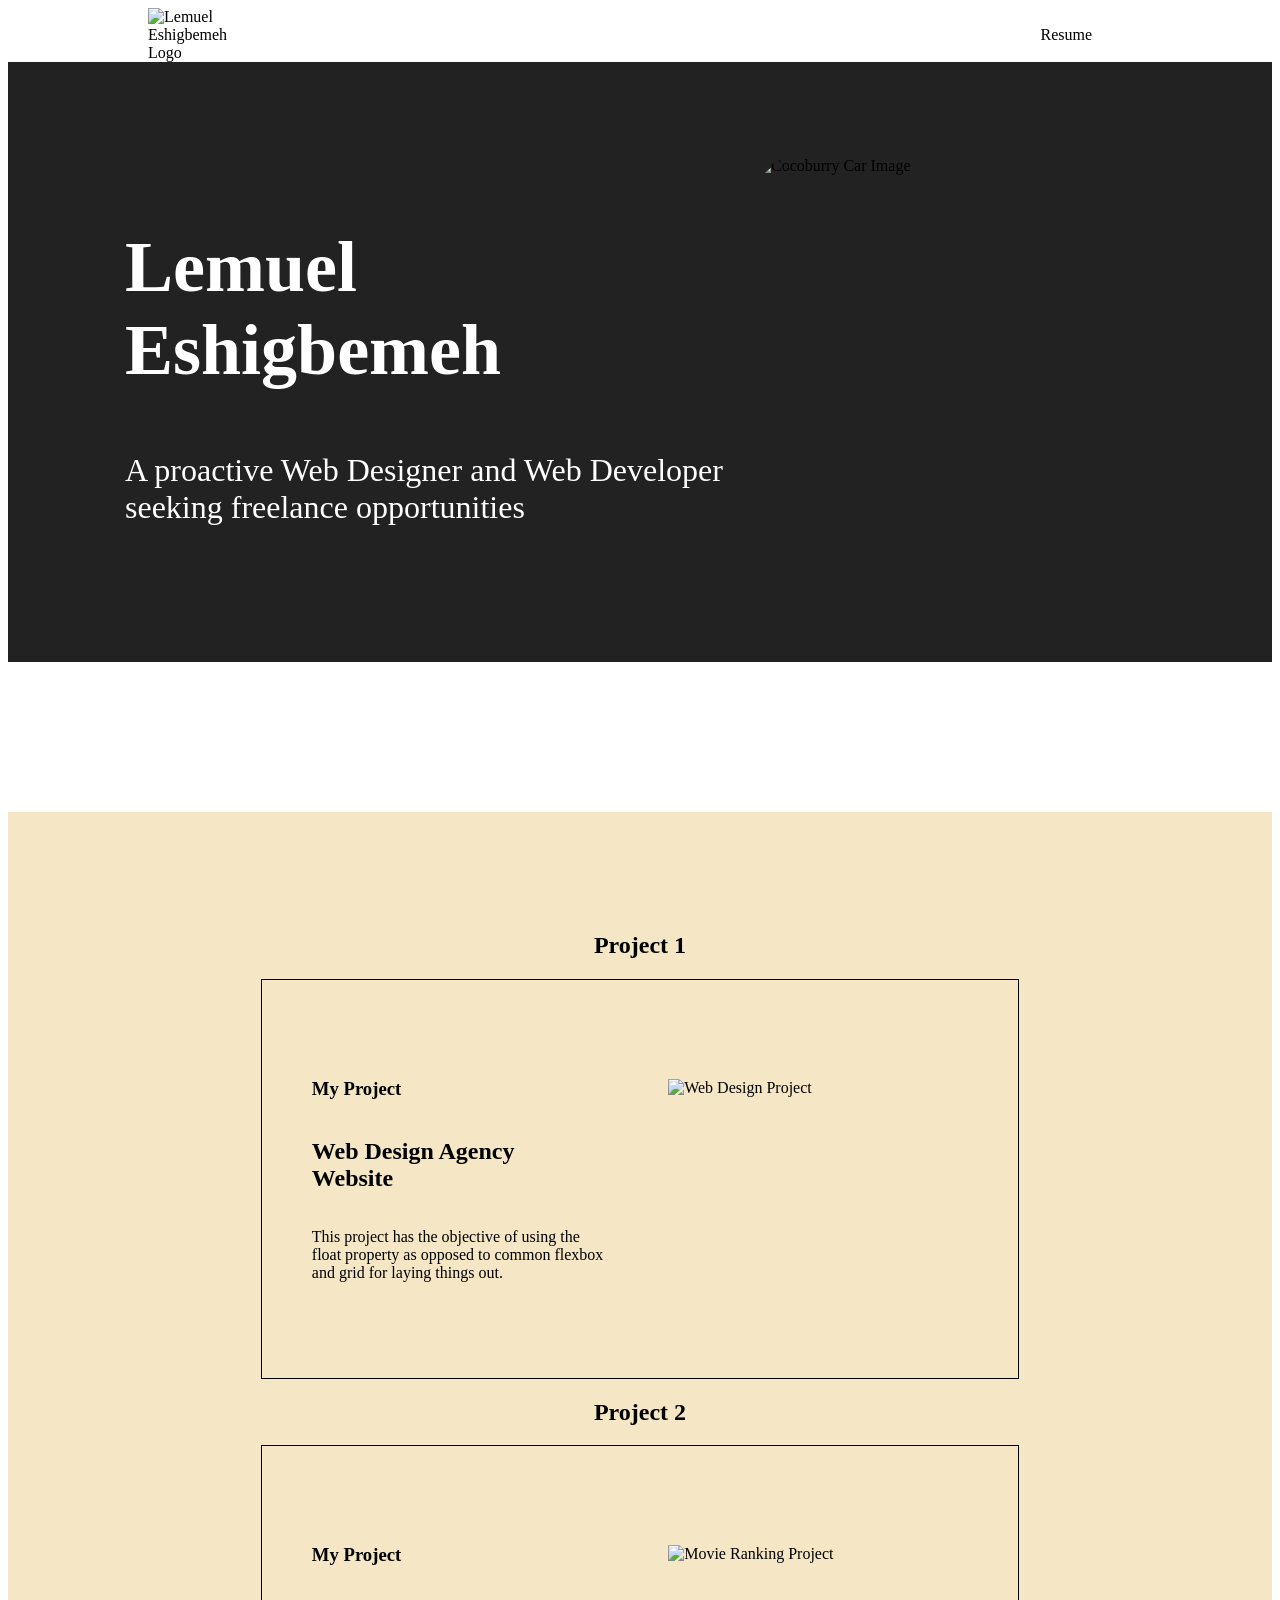
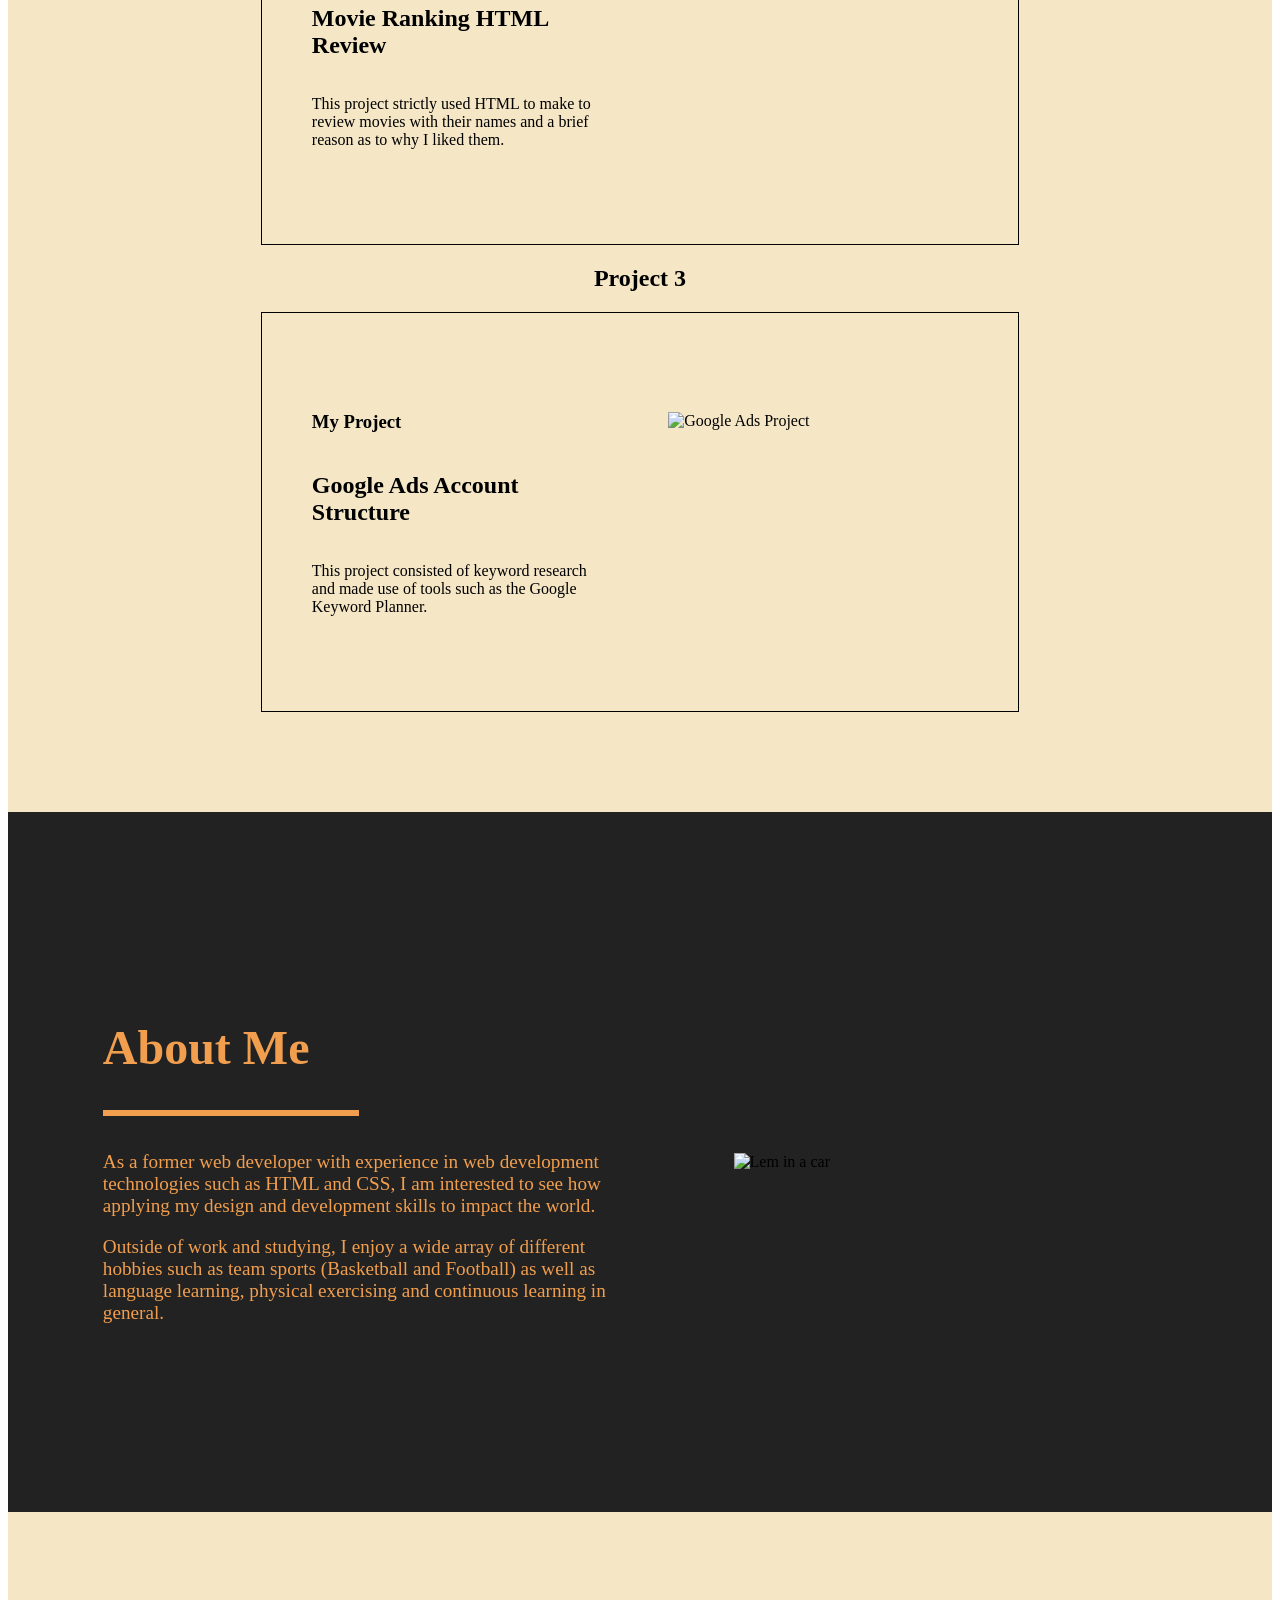
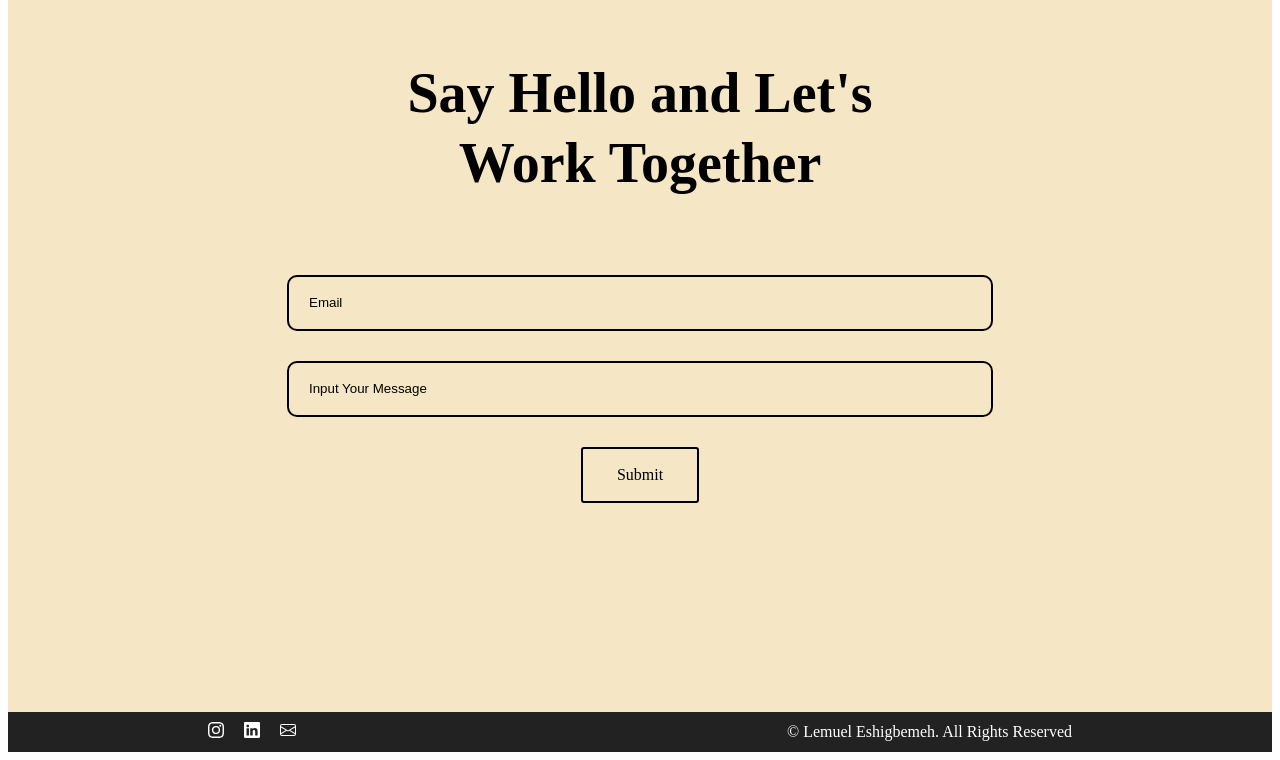
==== index.html @ ae16e1ff "Add files via upload" ====
<!DOCTYPE html>
<html lang="en">
<head>
  <meta charset="UTF-8">
  <meta name="viewport" content="width=device-width, initial-scale=1.0">
  <title>Lemuel Eshigbemeh</title>
  <link rel="stylesheet" href="https://cdn.jsdelivr.net/npm/bootstrap-icons@1.13.1/font/bootstrap-icons.min.css">
  <link rel="stylesheet" href="./style.css" />
  <link href="https://db.onlinewebfonts.com/c/547042d30d5da7ed1d1ea63e19a77441?family=Foda+Free+Font" rel="stylesheet">
</head>
<body>
  <header class="header">
    <div class="nav-bar">
      <img class="logo" src="./assets/images/logo.png" alt="Lemuel Eshigbemeh Logo">
      <a class="resume-nav" href="./resume.html">Resume</a>
    </div>
  </header>





  <section class="hero">
    <div class="black-hero">
      <div class="hero-text">
        <h1>Lemuel Eshigbemeh</h1>
        <p>A proactive Web Designer and Web Developer seeking freelance opportunities</p>
      </div>
      <div class="img1-container">
        <img src="./assets/images/Cocoburry-orange-background.jpg" alt="Cocoburry Car Image" />
      </div>
    </div>
    <div class="white-hero"></div>
  </section>




  <section class="projects"> <!--Flexbox-->
    <div class="project-holder"> <!--Grid-->
      <h2>Project 1</h2>
      <div class="project1 project"><!--Grid-->
        <div class="project-text"> <!--Flex-->
          <h3>My Project</h3>
          <h2>Web Design Agency Website</h2>
          <p>This project has the objective of using the float property as opposed to common flexbox and grid for laying things
              out.</p>
        </div>
        <div class="img-box">
          <img class="design project-img" src="./assets/images/design.png" alt="Web Design Project">
        </div>
      </div>
      <h2>Project 2</h2>
      <div class="project2 project">
        <div class="project-text">
          <h3>My Project</h3>
          <h2>Movie Ranking HTML Review</h2>
          <p>This project strictly used HTML to make to review movies with their names and a brief reason as to why I liked them.</p>
        </div>
        <div class="img-box">
          <img class="movie project-img" src="./assets/images/movie.png" alt="Movie Ranking Project">
        </div>
      </div>
      <h2>Project 3</h2>
      <div class="project3 project">
        <div class="project-text">
          <h3>My Project</h3>
          <h2>Google Ads Account Structure</h2>
          <p>This project consisted of keyword research and made use of tools such as the Google Keyword Planner.</p>
        </div>
        <div class="img-box">
          <img class="ppc project-img" src="./assets/images/ppc.png" alt="Google Ads Project">
        </div>
      </div>
    </div>
  </section>



  <section class="about-me">
    <div class="grid-container">
      <div class="left-column column">
        <h2>About Me</h2>
        <div class="line-box">
          <div class="line"></div>
        </div>
        <p>As a former web developer with experience in
        web development technologies such as HTML
        and CSS, I am interested to see how applying
        my design and development skills to impact the
        world.</p>
        <p>Outside of work and studying, I enjoy a wide
        array of different hobbies such as team sports
        (Basketball and Football) as well as language
        learning, physical exercising and continuous
        learning in general.</p>
      </div>
      <div class="right-column column">
        <!-- <div class="orange-circle"> -->
        <img class="car" src="./assets/images/car-pic.png" alt="Lem in a car">
        <!-- </div> -->
      </div>
    </div>
  </section>



  <section class="contact">
    <h2>Say Hello and Let's Work Together</h2>
    <input type="text" placeholder="Email">
    <input type="text" placeholder="Input Your Message">
    <a href="./">Submit</a>
  </section>


  <footer class="footer">
    <div class="svgs">
      <a href="https://www.instagram.com/lemzzz05/" target="_blank" >
        <svg xmlns="http://www.w3.org/2000/svg" width="16" height="16" fill="#FFFFFF" class="bi bi-instagram"
          viewBox="0 0 16 16">
          <path
            d="M8 0C5.829 0 5.556.01 4.703.048 3.85.088 3.269.222 2.76.42a3.9 3.9 0 0 0-1.417.923A3.9 3.9 0 0 0 .42 2.76C.222 3.268.087 3.85.048 4.7.01 5.555 0 5.827 0 8.001c0 2.172.01 2.444.048 3.297.04.852.174 1.433.372 1.942.205.526.478.972.923 1.417.444.445.89.719 1.416.923.51.198 1.09.333 1.942.372C5.555 15.99 5.827 16 8 16s2.444-.01 3.298-.048c.851-.04 1.434-.174 1.943-.372a3.9 3.9 0 0 0 1.416-.923c.445-.445.718-.891.923-1.417.197-.509.332-1.09.372-1.942C15.99 10.445 16 10.173 16 8s-.01-2.445-.048-3.299c-.04-.851-.175-1.433-.372-1.941a3.9 3.9 0 0 0-.923-1.417A3.9 3.9 0 0 0 13.24.42c-.51-.198-1.092-.333-1.943-.372C10.443.01 10.172 0 7.998 0zm-.717 1.442h.718c2.136 0 2.389.007 3.232.046.78.035 1.204.166 1.486.275.373.145.64.319.92.599s.453.546.598.92c.11.281.24.705.275 1.485.039.843.047 1.096.047 3.231s-.008 2.389-.047 3.232c-.035.78-.166 1.203-.275 1.485a2.5 2.5 0 0 1-.599.919c-.28.28-.546.453-.92.598-.28.11-.704.24-1.485.276-.843.038-1.096.047-3.232.047s-2.39-.009-3.233-.047c-.78-.036-1.203-.166-1.485-.276a2.5 2.5 0 0 1-.92-.598 2.5 2.5 0 0 1-.6-.92c-.109-.281-.24-.705-.275-1.485-.038-.843-.046-1.096-.046-3.233s.008-2.388.046-3.231c.036-.78.166-1.204.276-1.486.145-.373.319-.64.599-.92s.546-.453.92-.598c.282-.11.705-.24 1.485-.276.738-.034 1.024-.044 2.515-.045zm4.988 1.328a.96.96 0 1 0 0 1.92.96.96 0 0 0 0-1.92m-4.27 1.122a4.109 4.109 0 1 0 0 8.217 4.109 4.109 0 0 0 0-8.217m0 1.441a2.667 2.667 0 1 1 0 5.334 2.667 2.667 0 0 1 0-5.334" />
        </svg>
      </a>
      <a href="https://www.linkedin.com/in/lemuel-eshigbemeh/" target="_blank">
        <svg xmlns="http://www.w3.org/2000/svg" width="16" height="16" fill="#FFFFFF" class="bi bi-linkedin"
          viewBox="0 0 16 16">
          <path
            d="M0 1.146C0 .513.526 0 1.175 0h13.65C15.474 0 16 .513 16 1.146v13.708c0 .633-.526 1.146-1.175 1.146H1.175C.526 16 0 15.487 0 14.854zm4.943 12.248V6.169H2.542v7.225zm-1.2-8.212c.837 0 1.358-.554 1.358-1.248-.015-.709-.52-1.248-1.342-1.248S2.4 3.226 2.4 3.934c0 .694.521 1.248 1.327 1.248zm4.908 8.212V9.359c0-.216.016-.432.08-.586.173-.431.568-.878 1.232-.878.869 0 1.216.662 1.216 1.634v3.865h2.401V9.25c0-2.22-1.184-3.252-2.764-3.252-1.274 0-1.845.7-2.165 1.193v.025h-.016l.016-.025V6.169h-2.4c.03.678 0 7.225 0 7.225z" />
        </svg>
      </a>
      <a href="mailto: lemuel.eshigbemeh@gmail.com" target="_blank">
        <svg xmlns="http://www.w3.org/2000/svg" width="16" height="16" fill="#FFFFFF" class="bi bi-envelope"
          viewBox="0 0 16 16">
          <path
            d="M0 4a2 2 0 0 1 2-2h12a2 2 0 0 1 2 2v8a2 2 0 0 1-2 2H2a2 2 0 0 1-2-2zm2-1a1 1 0 0 0-1 1v.217l7 4.2 7-4.2V4a1 1 0 0 0-1-1zm13 2.383-4.708 2.825L15 11.105zm-.034 6.876-5.64-3.471L8 9.583l-1.326-.795-5.64 3.47A1 1 0 0 0 2 13h12a1 1 0 0 0 .966-.741M1 11.105l4.708-2.897L1 5.383z" />
        </svg>
      </a>
    </div>
    <p>&copy; Lemuel Eshigbemeh. All Rights Reserved</p>
  </footer>
</body>
</html>
---- style.css ----
/* Home Page CSS */
/* Font face for otf fonts */
@font-face {
  font-family: "Glacial Indifference";
  src: url('fonts/GlacialIndifference-Regular.otf') format('opentype');
  font-weight: normal;
  font-style: normal;
}

@font-face {
  font-family: "kasdera";
  src: url(./fonts/Kasdera-E4YA8.otf);
  font-weight: normal;
  font-style: normal;
}


/* Header styles */
.header {
  padding: 0 40px;
  /* height: 100px; */
}
.logo {
  width: 10%;
  /* width: 125px; */
}

.nav-bar {
  display: flex;
  justify-content: space-between;
  align-items: center;
  padding-right: 200px;
  padding-left: 160px;
}

.resume-nav {
  font-family: 'Glacial Indifference';
  font-size: 1rem;
  margin: 0;
  text-decoration: none;
  color: #000000;
  border-style: none;
}



/* Hero section */

.black-hero {
  background-color: #222222;
  height: 600px;
  display: flex;
  justify-content: center;
  align-items: center;
  gap: 30px;
}

.white-hero {
  height: 150px;
}

h1 {
  color: white;
  font-size: 4.5rem;
  width: 600px;
  font-family: "KASDERA";
}

.hero-text > p {
  color: white;
  font-size: 2rem;
  width: 600px;
  font-family: "Glacial Indifference";
}
.img1-container {
  margin-top: 190px;
  display: flex;
  flex-direction: column;
  justify-content: center;
  align-items: center;
}

.img1-container > img {
  height: 600px;
  width: 400px;
  border-radius: 40px;
  object-fit: cover;
}
/* Projects section */
 .projects {
  background-color: #F5E7C6;
  display: flex;
  flex-direction: column;
  justify-content: center;
  align-items: center;
  height: 1600px;
}
.project-holder {
  height: 1400px;
  width: 60%;
  display: grid;
  grid-template-columns: 100%;
  grid-template-rows: auto 1fr auto 1fr auto 1fr;
}

.project-holder > h2 {
  font-family: "Glacial Indifference";
  text-align: center;
}

.project {
  border: 1px solid black;
  display: grid;
  grid-template-columns: 1fr 1fr;
}

.project-text > p {
  width: 300px;
}

.project-text {
  display: flex;
  flex-direction: column;
  justify-content: center;
  padding-left: 50px;
}

.project-text > h3, p {
  font-family: "Glacial Indifference";
}

.project-text > h2 {
  font-family: "KASDERA";
  width: 260px;
}

.img-box {
  display: flex; 
  justify-content: flex-end;
  align-items: center;
  padding-right: 50px
}

.project-img {
  width: 400px;
  height: 300px;
}


/* About Me Section */
.about-me {
  height: 1000px;
  background-color: #222222;
  display: flex;
  justify-content: center;
  align-items: center;
}

.grid-container {
  width: 85%;
  display: grid;
  grid-template-columns: auto 50%;
}


.left-column > h2 {
  font-family: "KASDERA";
  font-size: 5rem;
  color: #f19e4e;
  width: 500px;
  margin-bottom: 35px;
}

.left-column > p {
  font-family: 'Glacial Indifference';
  color: #f19e4e;
  font-size: 1.5rem;
}
.line {
  border: 1px 0px 0px 0px;
  margin-bottom: 35px;
  border-style: solid;
  border-color:#f19e4e;
  width: 425px;
}

.right-column {
  display: flex;
  justify-content: center;
  align-items: center;
}

.car {
  width: 550px;
}

/* Contact Me Section */
.contact {
  height: 800px;
  background-color:#F5E7C6;
  display: flex;
  flex-direction: column;
  align-items: center;
  row-gap: 30px;
}

.contact > h2 {
  text-align: center;
  font-size: 3.5rem;
  padding-top: 100px;
  font-family: "KASDERA";
  width: 600px;
  line-height: 70px;
}

input {
  background-color:#F5E7C6;
  height: 50px;
  width: 680px;
  border-radius: 10px;
  color: rgb(0, 0, 0);
  padding-left: 20px;
  border-color: #000000;
  border-style: solid;
}

input::placeholder {
  color: black;
}

.contact a {
  color: black;
  text-decoration: none;
  border: 2px solid black;
  padding: 17px 34px;
  border-radius: 3px;
}

/* Footer section */
.footer {
  background-color: #222222;
  height: 40px;
  display: flex;
  justify-content: space-between;
  align-items: center;
  padding-left: 200px;
  padding-right: 200px;
}

.svgs {
  display: flex;
  column-gap: 20px;
}

.footer p {
  color: white;
}

/* Media Queries for header */

@media (min-width: 1200px) and (max-width: 1400px) {

  .nav-bar {
    padding-right: 140px;
    padding-left: 100px;
  }

  .logo {
    width: 10%;
  }
}

@media (min-width: 992px) and (max-width: 1199px) {
  .logo {
    width: 13%
  }

  .nav-bar {
    padding-right: 100px;
    padding-left: 70px;
  }
}

@media (min-width: 768px) and (max-width: 991px) {
  .logo {
    width: 16%;
  }

  .nav-bar {
    padding-right: 70px;
    padding-left: 40px;
  }
}


@media (min-width: 576px) and (max-width: 767px) {
  .logo {
    width: 20%;
  }

  .nav-bar {
    padding-right: 40px;
    padding-left: 10px;
  }
}

@media (max-width: 575px) {
  .logo {
    width: 24%;
  }

  .nav-bar {
    padding-right: 30px;
    padding-left: 0;
  }
}

/* Media queries for hero section */


 @media (min-width: 992px) and (max-width: 1199px) {
   h1 {
    font-size: 3.5rem;
    width: 370px;
   }

   .black-hero {
    height: 500px;
    display: flex;
    justify-content: center;
    align-items: center;
   }

   .hero-text p {
    font-size: 1rem;
    width: 300px;
    text-align: left;
   }


  .img1-container {
    display: flex;
    flex-direction: column;
    align-items: center;
    justify-content: center;
  }

  .img1-container img {
    height: 450px;
    width: 350px;
    object-fit: cover;
  }
 }
  


 @media (min-width: 768px) and (max-width: 991px) {
   h1 {
    font-size: 3rem;
    width: 320px;
    margin-bottom: 16px;
   }
 
  .black-hero {
    height: 370px;
    display: flex;
    justify-content: center;
    align-items: center;
   }

  .hero-text p {
    font-size: 0.7rem;
    width: 210px;
    text-align: left;
   }
   
  .img1-container {
    display: flex;
    flex-direction: column;
    align-items: center;
    justify-content: center;
    margin-top: 140px;
  }

  .img1-container img {
    height: 320px;
    width: 220px;
    object-fit: cover
 }
  }

 @media (min-width: 576px) and (max-width: 767px) {
  h1 {
    font-size: 2.5rem;
    width: 300px;
   }

  .hero-text {
    display: flex;
    flex-direction: column;
    justify-content: center;
    align-items: center;
  }

  .hero-text p {
    font-size: 1rem;
    width: 300px;
    margin-top: 0;
    text-align: left;
   }

  .black-hero {
    display: flex;
    flex-direction: column;
    justify-content: center;
    align-items: center;
    padding-top: 100px;
    height: 600px;
   }
  
  .img1-container {
    margin-top: 0;

   }

  .img1-container img {
    height: 450px;
    width: 400px;
    object-fit: cover;
   }
 }

 @media (max-width: 575px) {
   h1 {
    font-size: 2rem;
    width: 200px;
   }

  .hero-text {
    display: flex;
    flex-direction: column;
    justify-content: center;
    align-items: center;
  }

  .hero-text p {
    font-size: 1rem;
    width: 200px;
    margin-top: 0;
    text-align: left;
   }

  .black-hero {
    display: flex;
    flex-direction: column;
    justify-content: center;
    align-items: center;
    padding-top: 100px;
    height: 400px;
   }
  
  .img1-container {
    margin-top: 0;
   }

  .img1-container img {
    height: 300px;
    width: 200px;
    object-fit: cover;
   }
 }
 
 /* Project Section Media Queries */

 @media (min-width: 1200px) and (max-width: 1400px) {
    .project-text > p {
      width: 300px;
    }
  
    .project-text {
      display: flex;
      flex-direction: column;
      justify-content: center;
      padding-left: 50px;
    }
  
    .project-text > h3,
    p {
      font-family: "Glacial Indifference";
    }
  
    .project-text > h2 {
      font-family: "KASDERA";
      width: 260px;
    }
   
    .img-box {
      display: flex;
      justify-content: flex-end;
      align-items: center;
      padding-right: 50px;
    }
  
    .project-img {
      width: 300px;
      height: 200px;
    }
 }
 
 @media (min-width: 992px) and (max-width: 1199px) {
  
  
    .project-text > h3 {
      margin-bottom: 0;
      font-size: 1rem;
      width: 200px;
    }

    .project-text > h2 {
      font-size: 1rem;
      width: 200px;
    }

    .project-text > p {
      margin-top: 0;
      font-size: 0.8rem;
      width: 200px;
    }

    .project-img {
      width: 250px;
      height: 180px;
    }
  
    .projects {
      height: 1550px;
    }
 }

 @media (min-width: 768px) and (max-width: 991px) {

   .project-holder {
      gap: 20px;
      height: 1500px;
   }

   .project-holder > h2 {
      text-align: center;
   }

   
   .project-text {
      padding-left: 0;
      justify-content: center;
      align-items: center;
   }

  

   .project-text > h3 {
      width: 300px;
   }

   .project-text > h2 {
      width: 300px;
   }

   .project-text > p {
      width: 300px;
   }

   .img-box {
      display: flex; 
      align-items: flex-start;
      justify-content: center;
      padding-right: 0;
    }

   .project {
      border: 1px solid black;
      display: grid;
      grid-template-rows: 1fr 1fr;
      grid-template-columns: 1fr;
   }

   .project-img {
     width: 300px;
     height: 200px;
   }

   .projects {
      height: 1700px;
   }
   
 }

 @media (min-width: 576px) and (max-width: 767px) {
   
   .project-holder {
      gap: 0px;
      height: 1700px;
   }

   .projects {
      height: 1850px;
   }

   .project {
      height: 500px;
   }
   
   .project-text {
      padding-left: 0;
      justify-content: center;
      align-items: center;
   }

   .project-text > h3 {
      margin-bottom: 0;
      margin-top: 10px;
   }

   .project-text > h2 {
      margin-bottom: 0;
      margin-top: 10px;
   }

   .project-text > p {
      margin-bottom: 0;
      margin-top: 10px;
   }

   .project-text > h3 {
      width: 300px;
   }

   .project-text > h2 {
    width: 300px;
   }

   .project-text > p {
      width: 300px;
   }

   .img-box {
      display: flex; 
      align-items: flex-start;
      justify-content: center;
      padding-right: 0;
}
   .project {
      border: 1px solid black;
      display: grid;
      grid-template-rows: 1fr 1fr;
      grid-template-columns: 1fr;
   }

   .project-img {
      width: 300px;
      height: 200px;
   }
 }

 @media (max-width: 575px) {

   .project-holder {
      gap: 20px;
      width: 70%;
      height: 1300px;
   }

   .projects {
      height: 1550px;
   }

   
   .project-text {
      padding-left: 0;
      justify-content: center;
      align-items: center;
   }

   .project-text > h3, h2, p {
      margin-bottom: 0;
      margin-top: 10px;
   }

   .project-text > h3 {
      width: 200px;
      font-size: 0.85rem;
   }

   .project-text > h2 {
      width: 200px;
      font-size: 1.255rem;
   }

   .project-text > p {
      width: 200px;
      font-size: 0.7rem;
   }

   .img-box {
      display: flex; 
      align-items: flex-start;
      justify-content: center;
      padding-right: 0;
}
   .project {
      border: 1px solid black;
      display: grid;
      grid-template-rows: 1fr 0.85fr;
      grid-template-columns: 1fr;
      height: 350px;
      gap: 10px;
   }

   .project-holder > h2 {
    margin-top: 0;
   }


   .project-img {
      width: 200px;
      height: 120px;
   }
 }
 
 /* About Me Section Media Queries */
 @media (max-width: 1420px) {
   
   .about-me {
      height: 700px
   }

   .left-column > h2 {
      font-family: "KASDERA";
      font-size: 3rem;
      color: #f19e4e;
      width: 500px;
      margin-bottom: 35px;
    }

  .left-column > p {
    font-family: 'Glacial Indifference';
    color: #f19e4e;
    font-size: 1.2rem;
    }
  
  .line {
    border: 1px 0px 0px 0px;
    margin-bottom: 35px;
    border-style: solid;
    border-color:#f19e4e;
    width: 250px;
}

  .right-column {
    display: flex;
    justify-content: center;
    align-items: center;
  }

  .car {
    width: 350px;
  }
 }

 @media (max-width: 1080px) {

  .about-me {
    height: 500px;
  }

  .grid-container {
    width: 85%;
    display: grid;
    grid-template-columns: auto 50%;
  }

  .left-column > h2 {
    font-size: 3rem
  }

  .line {
    width: 215px
  }

  .left-column > h2 {
    width: 100%;
    font-size: 2.6rem;
  }

  .left-column > p {
    font-size: 1rem;
    width: 400px;
  }

  .right-column > img {
    width: 300px;
  }
 }

@media (max-width: 877px) {

  .grid-container {
    width: 85%;
    display: grid;
    grid-template-columns: auto 50%;
  }

  .about-me {
    height: 500px;
  }

  .line {
    width: 190px
  }

  .left-column > h2 {
    width: 100%;
    font-size: 2.2rem;
  }

  .left-column > p {
    font-size: 0.7rem;
    width: 300px;
  }

  .right-column > img {
    width: 250px;
  }
}

@media (max-width: 696px) {

  .about-me {
    height: 700px;
  }

  .grid-container {
    width: 85%;
    display: grid;
    grid-template-columns: 1fr;
    grid-template-rows: auto 50%;
    row-gap: 25px;
  }

  .line-box {
    width: 300px;
  }

  .line {
    width: 190px
  }

  .left-column {
    display: flex;
    flex-direction: column;
    justify-content: center;
    align-items: center;
  }

  .left-column > h2 {
    width: 300px;
    font-size: 2.2rem;
  }

  .left-column > p {
    font-size: 0.7rem;
    width: 300px;
  }

  .right-column > img {
    width: 250px;
  }
}

  @media (max-width: 354px) {
  .about-me {
    height: 700px;
  }

  .grid-container {
    width: 85%;
    display: grid;
    grid-template-columns: 1fr;
    grid-template-rows: auto 50%;
    row-gap: 25px;
  }

  .line-box {
    width: 200px;
  }

  .line {
    width: 190px
  }

  .left-column {
    display: flex;
    flex-direction: column;
    justify-content: center;
    align-items: center;
  }

  .left-column > h2 {
    width: 200px;
    font-size: 2.2rem;
  }

  .left-column > p {
    font-size: 0.7rem;
    width: 200px;
  }

  .right-column > img {
    width: 180px;
  }
  }




 /* Contact Me Section Media Queries */

  @media (max-width: 800px) {
    .contact > h2 {
      font-size: 3rem;
    }

    input {
      height: 50px;
      width: 500px;
    }
  }

  @media (max-width: 595px) {
    .contact > h2 {
      font-size: 2rem;
      width: 350px;
      line-height: 40px;
      text-align: left;
    }

    input {
      width: 300px;
    }
  }

 @media (max-width: 420px) {
  .contact > h2 {
    font-size: 1.7rem;
    width: 230px;
  }

  input {
    width: 200px;
  }
 }
 /* Footer Section Media Queries. */


 @media (max-width: 992px) {
   .footer {
      background-color: #222222;
      height: 40px;
      display: flex;
      justify-content: space-around;
      align-items: center;
      padding: 0;
    }

  .svgs {
    display: flex;
    column-gap: 20px;
  }

  .footer p {
    color: white;
    margin: 0;
    font-size: 0.8rem;
  }
 }

 @media (max-width: 444px) {

  .svgs {
    column-gap: 15px;
  }

  a > svg {
    width: 15px;
  }

  .footer p {
    font-size: 0.6rem;
  }
 }
/* Resume Page CSS */

/* Section Holder CSS */

.name > h1 {
  font-family: "Times New Roman";
  color: rgb(0, 0, 0);
  width: auto;
  text-transform: uppercase;
  font-size: 3rem;
}

.section-holder {
  display: flex;
  flex-direction: column;
  justify-content: center;
  align-items: center;
}

.name {
  display: flex;
  justify-content: center;
  align-items: center;
}

/* Profile Section */


.section-holder {
  padding: 20px 30px;
}

.profile > h2 {
  font-family:"Times New Roman";
  text-align: center;
  font-size: 2rem;
}

.profile > p {
  font-family: "Times New Roman";
  font-size: 1.6rem;
  text-align: justify;
}

.hr {
  border: 1px solid #000000;
}
/* Skills Section */

.skills > h2 {
  font-family: "Times New Roman";
  text-align: center;
  font-size: 2rem;
}

.skills > p {
  font-family: "Times New Roman";
  font-size: 1.6rem;
  text-align: justify;
}

/* Work Experience Section */

.company {
  display: flex;
  justify-content: space-between;
  flex-wrap: wrap;
}

.company > h3 {
  font-size: 1.5rem;
  flex-basis: 400px;
}

.role {
  text-align: center;
}

.company > p {
  font-family: "Times New Roman";
  font-size: 1.5rem;
  flex-basis: 400px;
  text-align: end;
}

#exp {
  margin-top: 0;
}

.work > h2 {
  font-family: "Times New Roman";
  text-align: center;
  font-size: 2rem;
  flex-basis: 400px;
}

.work > p {
  font-family: "Times New Roman";
  font-size: 1.6rem;
  text-align: justify;
}

.bp > li {
  font-family: "Times New Roman";
  font-size: 1.7rem;
  text-align: justify;
  line-height: 40px;
}

/* Education Section */

.education {
  width: 100%;
}
.education > h2 {
  font-family: "Times New Roman";
  text-align: center;
  font-size: 2rem;
}

.education > p {
  font-family: "Times New Roman";
  font-size: 1.6rem;
  text-align: justify;
}

.secondary {
  display: grid;
  grid-template-columns: auto auto;
}

.secondary h3 {
  font-size: 1.5rem;
}

.secondary p {
  font-family:'Times New Roman', Times, serif;
  font-size: 1.5rem;
  text-align: right;
}

.sixth {
  display: grid;
  grid-template-columns: auto auto;
}

.sixth h3 {
  font-size: 1.5rem;
}

.sixth p {
  font-family: 'Times New Roman', Times, serif;
  font-size: 1.5rem;
  text-align: right;
}

/* Media queries for the work section */

@media (max-width: 1276px) {
  .section-holder {
    gap: 30px;
  }
  
  .company > h3 {
    flex-basis: 300px;
  }

  .company > p {
    flex-basis: 300px;
  }
}
@media (max-width: 992px) {
  .name > h1 {
    font-size: 2rem;
  }

  .sections > h2 {
    font-size: 1.5rem;
  }

  .section-holder {
    gap: 30px;
  }

  .company > h3 {
    flex-basis: 250px;
    font-size: 1.2rem;
  }

  .company > p {
    flex-basis: 250px;
  }

  .sections p {
    font-size: 1.2rem;
  }

  .bp > li {
    font-size: 1.2rem;
    line-height: 30px;
  }

  .secondary h3 {
    font-size: 1.2rem;
  }

  .secondary p {
    font-size: 1.2rem;
  }

  .sixth h3 {
    font-size: 1.2rem;
  }

  .sixth p {
    font-size: 1.2rem;
  }

@media (max-width: 826px) {
  .name > h1 {
    font-size: 2rem;
    margin-bottom: 0;
  }

  .sections > h2 {
    font-size: 1.5rem;
  }

  .section-holder {
    gap: 20px;
  }

  .company > h3 {
    flex-basis: 200px;
    font-size: 1rem;
  }

  .company > p {
    flex-basis: 200px;
  }

  .sections p {
    font-size: 1rem;
  }

  .bp > li {
    font-size: 1rem;
    line-height: 25px;
  }

  .secondary h3 {
    font-size: 1rem;
  }

  .secondary p {
    font-size: 1rem;
  }

  .sixth h3 {
    font-size: 1rem;
  }

  .sixth p {
    font-size: 1rem;
  }
}

@media (max-width: 675px) {
  .company > h3 {
    flex-basis: 250px;
  }

  .company > p {
    flex-basis: 250px;
    text-align: left;
    margin: 0;
  }

  .role {
    text-align: right;
  }

  #exp {
    text-align: right;
    margin-bottom: 0;
  }

  .bp > li {
    font-size: 1rem;
  }

  .secondary, .sixth {
    grid-template-columns: 70% auto;
  }
}
 
@media (max-width: 576px) {
  .company > h3 {
    flex-basis: 200px;
  }

  .company > p {
    flex-basis: 200px;
    text-align: left;
    margin: 0;
  }

  .sections > h2 {
    margin-bottom: 10px;
    text-align: left;
  }
  
}

@media (max-width: 472px) {

  .company {
    flex-direction: column;
  }

  .company > h3 {
    flex-basis: auto;
    text-align: left;
  }

  .brand {
    margin-bottom: 0;
  }

  .company > p {
    flex-basis: auto;
  }

  .bp {
    padding-left: 15px;
  }

  #exp {
    text-align: left;
    margin-top: revert;
  }

  .secondary {
    grid-template-columns: 100%;
    grid-template-rows: auto auto;
  }

  .secondary p {
    text-align: left;
  }

  .sixth {
    grid-template-columns: 100%;
    grid-template-rows: auto auto;
  }

  .sixth p {
    text-align: left;
  }
}
 

}
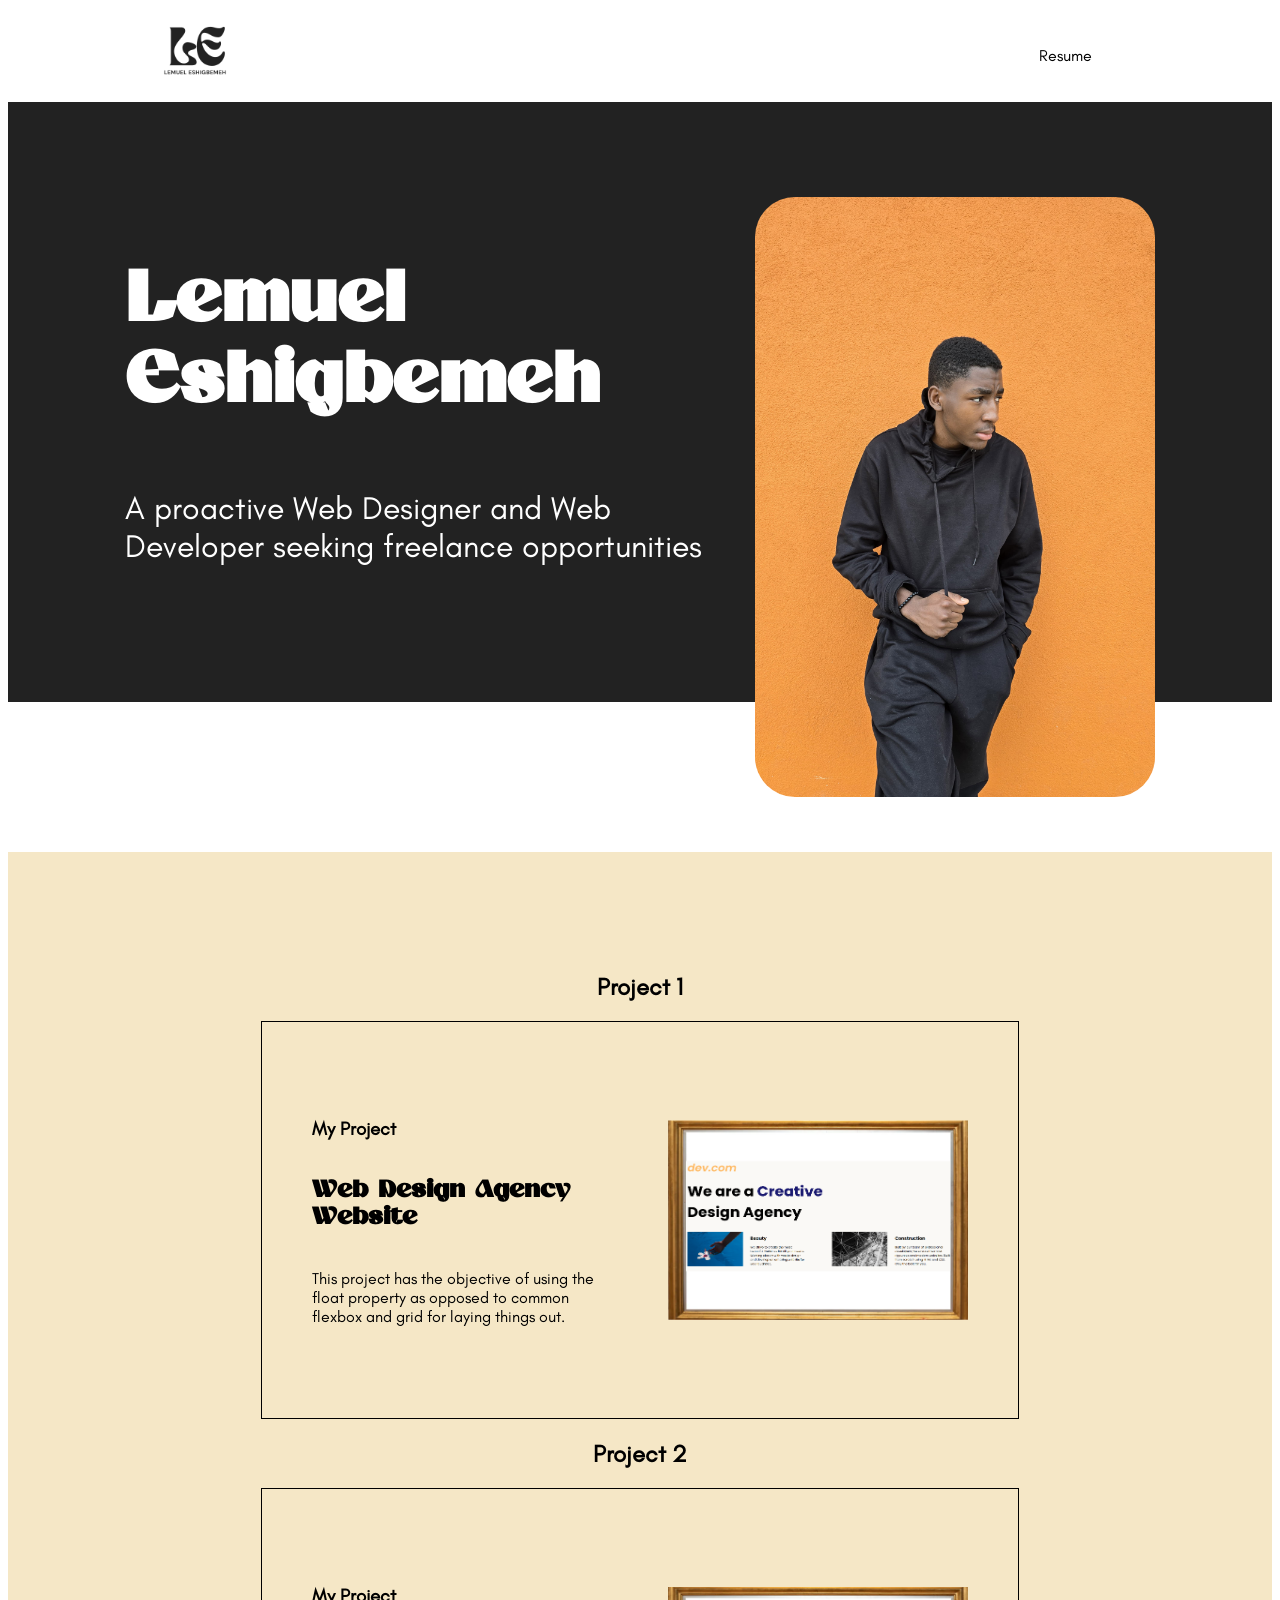
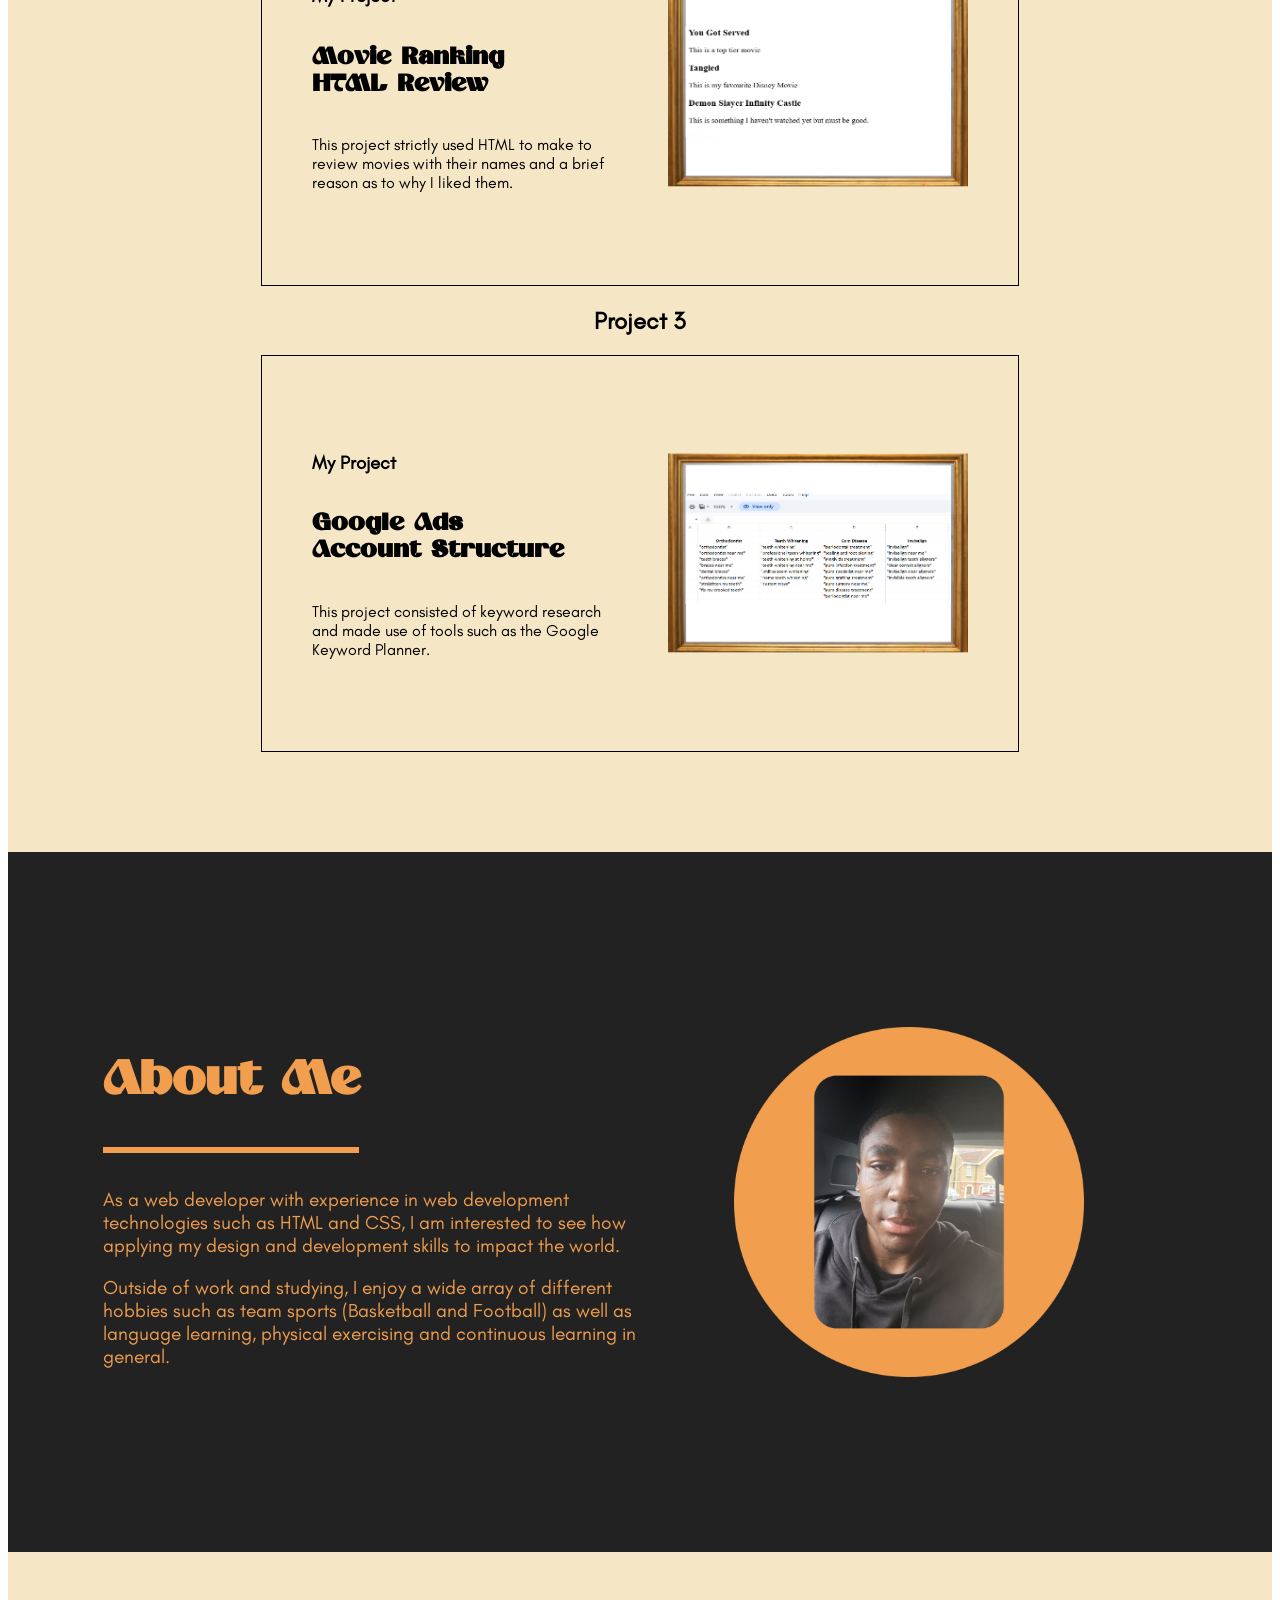
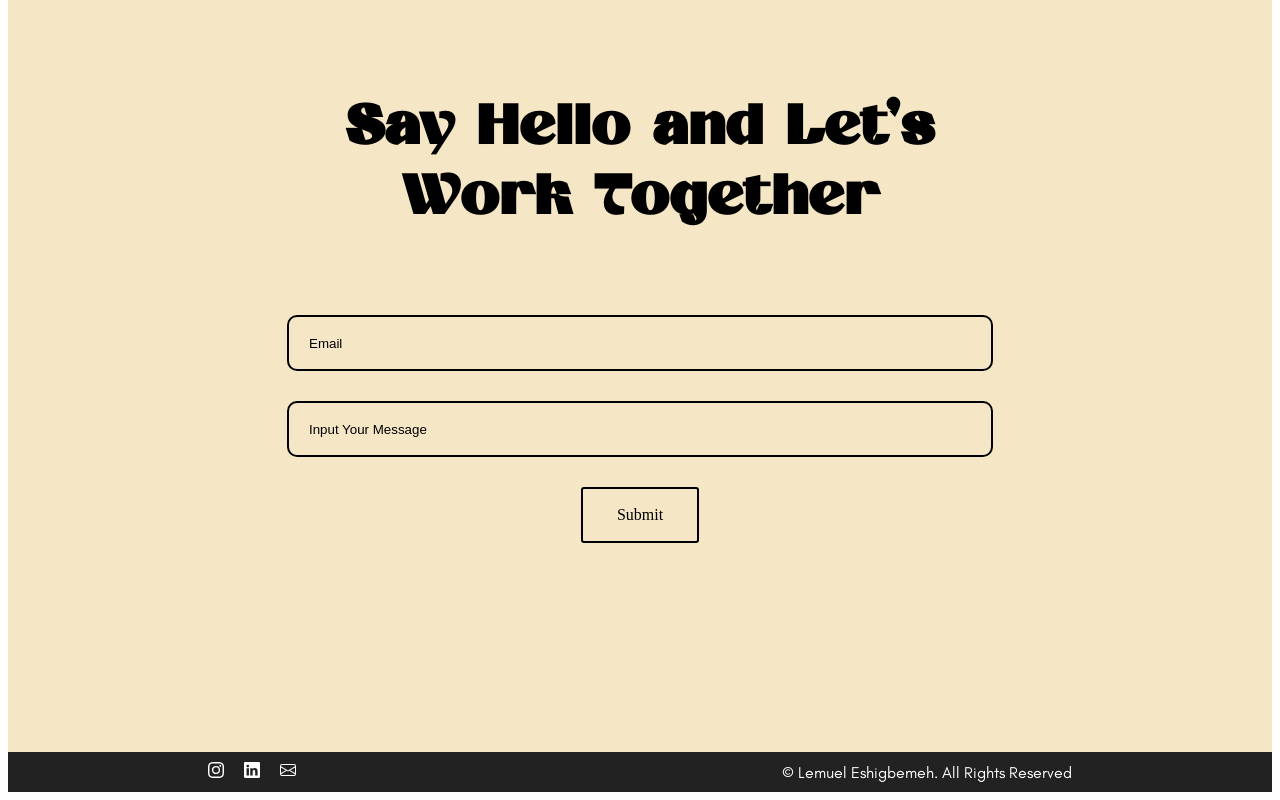
==== commit a21cc594: "Update index.html" ====
--- a/index.html
+++ b/index.html
@@ -84,7 +84,7 @@
         <div class="line-box">
           <div class="line"></div>
         </div>
-        <p>As a former web developer with experience in
+        <p>As a web developer with experience in
         web development technologies such as HTML
         and CSS, I am interested to see how applying
         my design and development skills to impact the
@@ -140,4 +140,4 @@
     <p>&copy; Lemuel Eshigbemeh. All Rights Reserved</p>
   </footer>
 </body>
-</html>+</html>
--- a/style.css
+++ b/style.css
@@ -929,6 +929,10 @@
       font-size: 3rem;
     }
 
+    .contact {
+      height: 550px;
+  }
+
     input {
       height: 50px;
       width: 500px;
